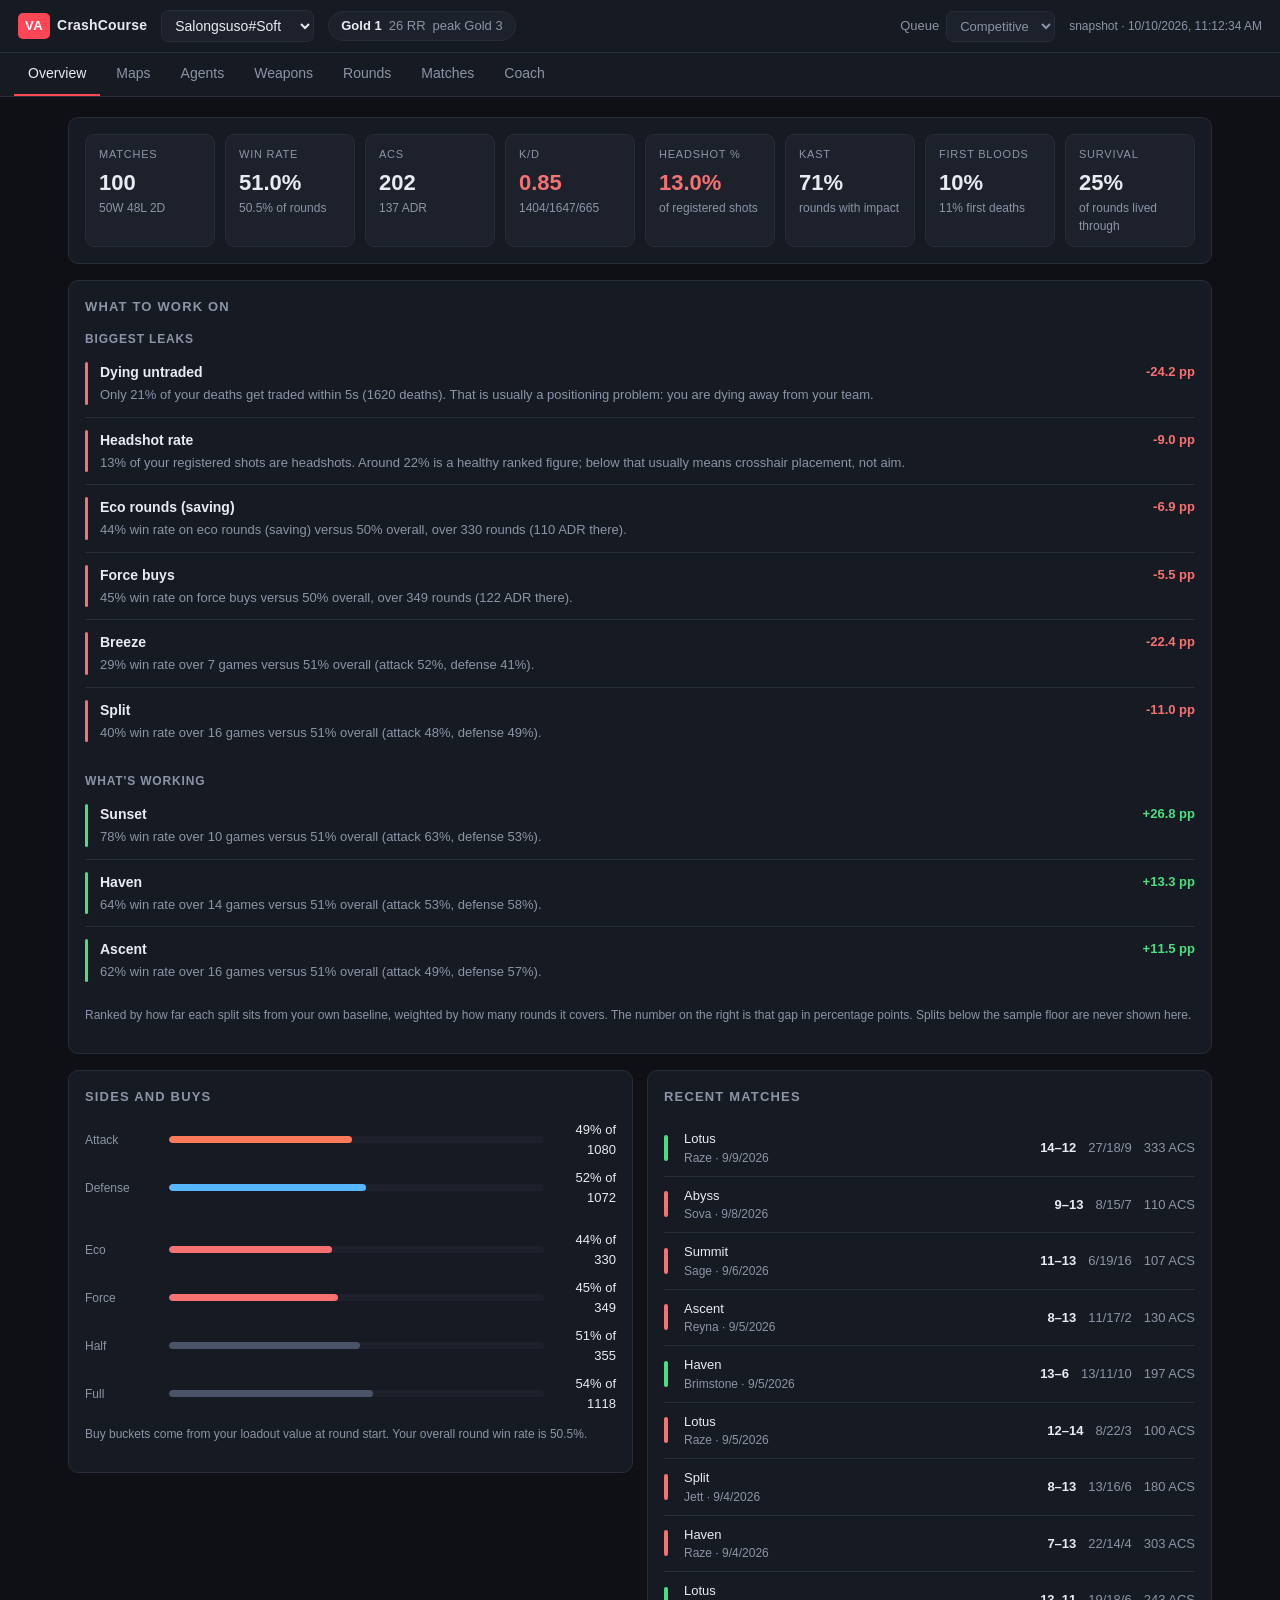
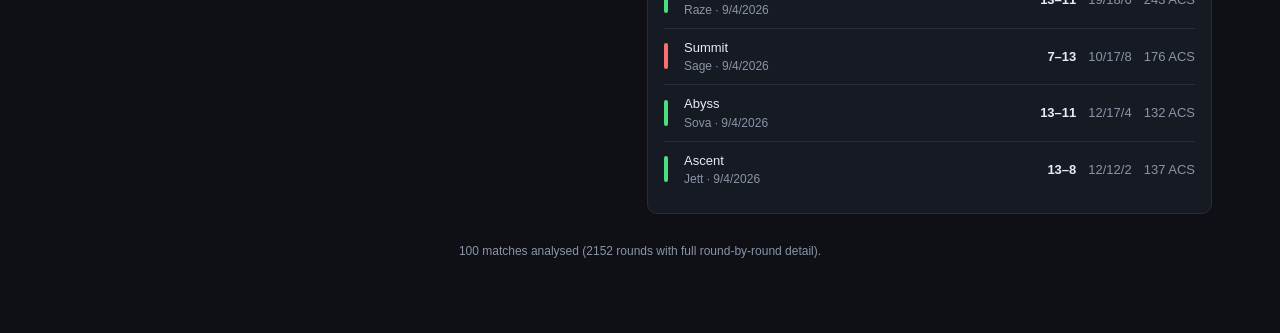
==== index.html @ 5ba0fc0c "Stats snapshot 2026-10-10T11:12Z" ====
<!doctype html>
<html lang="en">
<head>
<meta charset="utf-8">
<meta name="viewport" content="width=device-width, initial-scale=1">
<title>VACrashCourse</title>
<link rel="stylesheet" href="style.css">
<link rel="icon" href="data:image/svg+xml,<svg xmlns='http://www.w3.org/2000/svg' viewBox='0 0 32 32'><text y='26' font-size='26'>🎯</text></svg>">
</head>
<body>

<header class="topbar">
  <div class="brand">
    <span class="brand-mark">VA</span>
    <span class="brand-name">CrashCourse</span>
  </div>

  <div class="account-switcher">
    <select id="account-select" title="Switch account"></select>
    <button id="add-account" class="ghost" title="Add another account">+</button>
    <button id="remove-account" class="ghost danger" title="Forget this account">&times;</button>
  </div>

  <div id="rank-pill" class="rank-pill hidden"></div>

  <div class="spacer"></div>

  <label class="queue-filter">
    <span>Queue</span>
    <select id="queue-select">
      <option value="Competitive">Competitive</option>
      <option value="Unrated">Unrated</option>
      <option value="">All modes</option>
    </select>
  </label>

  <div class="sync-box">
    <button id="sync-button" class="primary">Sync</button>
    <button id="deep-sync-button" class="ghost" title="Walk further back through your history">Deep</button>
    <div id="sync-status" class="sync-status"></div>
  </div>
</header>

<nav class="tabs" id="tabs">
  <button data-tab="overview" class="active">Overview</button>
  <button data-tab="maps">Maps</button>
  <button data-tab="agents">Agents</button>
  <button data-tab="weapons">Weapons</button>
  <button data-tab="rounds">Rounds</button>
  <button data-tab="matches">Matches</button>
  <button data-tab="coach">Coach</button>
</nav>

<main id="main">
  <div id="banner" class="banner hidden"></div>
  <div id="view"></div>
</main>

<div id="modal" class="modal hidden">
  <div class="modal-card">
    <h2>Add an account</h2>
    <p class="muted">Riot ID, exactly as it appears in game.</p>
    <input id="modal-input" placeholder="Name#Tag" autocomplete="off">
    <div id="modal-error" class="modal-error"></div>
    <div class="modal-actions">
      <button id="modal-cancel" class="ghost">Cancel</button>
      <button id="modal-confirm" class="primary">Add</button>
    </div>
  </div>
</div>

<script src="data.js?v=1791630754"></script>
<script type="module" src="app.js"></script>
</body>
</html>
---- style.css ----
:root {
  --bg: #0e1015;
  --panel: #161a22;
  --panel-2: #1c212b;
  --line: #262c38;
  --text: #e7ecf3;
  --muted: #8b95a7;
  --accent: #ff4655;
  --good: #4ade80;
  --bad: #f87171;
  --warn: #fbbf24;
  --attack: #ff7a59;
  --defense: #56b6ff;
  --radius: 10px;
  --mono: ui-monospace, SFMono-Regular, "SF Mono", Menlo, Consolas, monospace;
}

* { box-sizing: border-box; }

body {
  margin: 0;
  background: var(--bg);
  color: var(--text);
  font: 14px/1.5 -apple-system, BlinkMacSystemFont, "Segoe UI", Roboto, Helvetica, Arial, sans-serif;
  -webkit-font-smoothing: antialiased;
}

button, input, select { font: inherit; color: inherit; }
h1, h2, h3 { margin: 0; font-weight: 600; }
a { color: var(--defense); }

/* ---------------------------------------------------------------- topbar */

.topbar {
  display: flex;
  align-items: center;
  gap: 14px;
  padding: 10px 18px;
  background: var(--panel);
  border-bottom: 1px solid var(--line);
  flex-wrap: wrap;
}

.brand { display: flex; align-items: baseline; gap: 7px; }
.brand-mark {
  background: var(--accent);
  color: #fff;
  font-weight: 700;
  letter-spacing: .5px;
  padding: 3px 7px;
  border-radius: 5px;
  font-size: 13px;
}
.brand-name { font-weight: 600; letter-spacing: .2px; }

.spacer { flex: 1; }

.account-switcher { display: flex; align-items: center; gap: 4px; }

select, input {
  background: var(--panel-2);
  border: 1px solid var(--line);
  border-radius: 7px;
  padding: 6px 9px;
  outline: none;
}
select:focus, input:focus { border-color: #3b4351; }

button {
  border: 1px solid transparent;
  border-radius: 7px;
  padding: 6px 12px;
  cursor: pointer;
  background: var(--panel-2);
  transition: background .12s, border-color .12s, opacity .12s;
}
button:hover { background: #232a36; }
button:disabled { opacity: .45; cursor: default; }
button.primary { background: var(--accent); border-color: var(--accent); color: #fff; font-weight: 600; }
button.primary:hover { background: #ff5c69; }
button.ghost { background: transparent; border-color: var(--line); color: var(--muted); }
button.ghost:hover { background: var(--panel-2); color: var(--text); }
button.danger:hover { color: var(--bad); border-color: var(--bad); }

.queue-filter { display: flex; align-items: center; gap: 7px; color: var(--muted); font-size: 13px; }

.sync-box { display: flex; align-items: center; gap: 7px; }
.sync-status { font-size: 12px; color: var(--muted); min-width: 150px; font-variant-numeric: tabular-nums; }
.sync-status.error { color: var(--bad); }

.rank-pill {
  display: flex; align-items: center; gap: 7px;
  background: var(--panel-2);
  border: 1px solid var(--line);
  border-radius: 999px;
  padding: 4px 12px;
  font-size: 13px;
}
.rank-pill b { font-weight: 600; }
.rank-pill .rr { color: var(--muted); font-variant-numeric: tabular-nums; }

/* ---------------------------------------------------------------- tabs */

.tabs {
  display: flex;
  gap: 2px;
  padding: 0 14px;
  background: var(--panel);
  border-bottom: 1px solid var(--line);
  overflow-x: auto;
}
.tabs button {
  background: none;
  border: none;
  border-bottom: 2px solid transparent;
  border-radius: 0;
  color: var(--muted);
  padding: 10px 14px;
  white-space: nowrap;
}
.tabs button:hover { color: var(--text); background: none; }
.tabs button.active { color: var(--text); border-bottom-color: var(--accent); }

main { max-width: 1180px; margin: 0 auto; padding: 20px 18px 60px; }

/* ---------------------------------------------------------------- panels */

.banner {
  background: rgba(251, 191, 36, .09);
  border: 1px solid rgba(251, 191, 36, .3);
  color: #f5d78a;
  border-radius: var(--radius);
  padding: 11px 14px;
  margin-bottom: 16px;
  font-size: 13px;
}
.banner.error { background: rgba(248,113,113,.09); border-color: rgba(248,113,113,.35); color: #fca5a5; }

.panel {
  background: var(--panel);
  border: 1px solid var(--line);
  border-radius: var(--radius);
  padding: 16px;
  margin-bottom: 16px;
}
.panel > h2 {
  font-size: 13px;
  text-transform: uppercase;
  letter-spacing: .09em;
  color: var(--muted);
  margin-bottom: 14px;
}
.panel-note { font-size: 12px; color: var(--muted); margin-top: 12px; line-height: 1.6; }

.grid { display: grid; gap: 14px; }
.cols-2 { grid-template-columns: repeat(auto-fit, minmax(320px, 1fr)); align-items: start; }

/* ---------------------------------------------------------------- stat tiles */

.tiles {
  display: grid;
  grid-template-columns: repeat(auto-fit, minmax(118px, 1fr));
  gap: 10px;
}
.tile {
  background: var(--panel-2);
  border: 1px solid var(--line);
  border-radius: 9px;
  padding: 11px 13px;
}
.tile .label {
  font-size: 11px;
  text-transform: uppercase;
  letter-spacing: .07em;
  color: var(--muted);
}
.tile .value {
  font-size: 22px;
  font-weight: 600;
  font-variant-numeric: tabular-nums;
  margin-top: 3px;
}
.tile .sub { font-size: 12px; color: var(--muted); font-variant-numeric: tabular-nums; }
.value.good { color: var(--good); }
.value.bad { color: var(--bad); }

/* ---------------------------------------------------------------- tables */

table { width: 100%; border-collapse: collapse; font-variant-numeric: tabular-nums; }
th, td { text-align: right; padding: 7px 9px; border-bottom: 1px solid var(--line); }
th:first-child, td:first-child { text-align: left; }
th {
  font-size: 11px;
  text-transform: uppercase;
  letter-spacing: .06em;
  color: var(--muted);
  font-weight: 500;
  white-space: nowrap;
}
tbody tr:last-child td { border-bottom: none; }
tbody tr:hover { background: rgba(255,255,255,.02); }
.table-scroll { overflow-x: auto; }

.name-cell { display: flex; align-items: center; gap: 9px; }
.icon {
  width: 26px; height: 26px;
  border-radius: 5px;
  background: var(--panel-2);
  object-fit: cover;
  flex-shrink: 0;
}

.badge {
  display: inline-block;
  font-size: 10px;
  text-transform: uppercase;
  letter-spacing: .05em;
  padding: 2px 6px;
  border-radius: 4px;
  background: var(--panel-2);
  color: var(--muted);
  border: 1px solid var(--line);
  margin-left: 7px;
  vertical-align: middle;
}
.badge.thin { color: var(--warn); border-color: rgba(251,191,36,.35); }
.badge.solid { color: var(--good); border-color: rgba(74,222,128,.3); }

/* ---------------------------------------------------------------- bars */

.bar-track {
  position: relative;
  height: 7px;
  background: var(--panel-2);
  border-radius: 4px;
  overflow: hidden;
  min-width: 70px;
}
.bar-fill { position: absolute; inset: 0 auto 0 0; border-radius: 4px; background: #4a5468; }
.bar-fill.good { background: var(--good); }
.bar-fill.bad { background: var(--bad); }
.bar-fill.attack { background: var(--attack); }
.bar-fill.defense { background: var(--defense); }

.split-row { display: grid; grid-template-columns: 74px 1fr 62px; gap: 10px; align-items: center; margin-bottom: 9px; }
.split-row .side-label { font-size: 12px; color: var(--muted); }
.split-row .side-value { font-size: 13px; text-align: right; font-variant-numeric: tabular-nums; }

/* ---------------------------------------------------------------- round chart */

.round-chart-frame { position: relative; }
.round-baseline {
  position: absolute;
  left: 0; right: 0;
  /* 50% of the 130px plot area, measured up from the labels below it */
  bottom: 95px;
  border-top: 1px dashed #39414f;
  pointer-events: none;
}
.round-chart { display: flex; align-items: stretch; gap: 3px; height: 160px; margin-top: 6px; }
.round-col { flex: 1; display: flex; flex-direction: column; justify-content: flex-end; align-items: center; gap: 5px; min-width: 0; }
.round-bar-wrap { width: 100%; height: 130px; display: flex; align-items: flex-end; }
.round-bar { width: 100%; border-radius: 3px 3px 0 0; background: var(--defense); min-height: 2px; }
.round-bar.pistol { background: var(--accent); }
.round-bar.bonus { background: var(--warn); }
.round-bar.overtime { background: #a78bfa; }
.round-num { font-size: 10px; color: var(--muted); }
.legend { display: flex; gap: 14px; flex-wrap: wrap; font-size: 12px; color: var(--muted); margin-top: 10px; }
.legend span { display: flex; align-items: center; gap: 5px; }
.swatch { width: 9px; height: 9px; border-radius: 2px; display: inline-block; }

/* ---------------------------------------------------------------- heatmap */

.heatmap { overflow-x: auto; }
.heatmap table { min-width: 620px; }
.heat-cell {
  border-radius: 5px;
  padding: 5px 7px;
  font-size: 12px;
  text-align: center;
  min-width: 60px;
  font-variant-numeric: tabular-nums;
}
.heat-cell .games { font-size: 10px; opacity: .65; display: block; }
.heat-empty { color: #3d4453; text-align: center; }

/* ---------------------------------------------------------------- insights */

.insight-group + .insight-group { margin-top: 18px; }
.insight-group > h3 {
  font-size: 12px;
  text-transform: uppercase;
  letter-spacing: .07em;
  color: var(--muted);
  margin-bottom: 2px;
}
.insight {
  display: flex;
  gap: 12px;
  align-items: flex-start;
  padding: 12px 0;
  border-bottom: 1px solid var(--line);
}
.insight:last-child { border-bottom: none; }
.insight-marker { width: 3px; align-self: stretch; border-radius: 2px; background: var(--bad); flex-shrink: 0; }
.insight.strength .insight-marker { background: var(--good); }
.insight-body { flex: 1; min-width: 0; }
.insight-title { font-weight: 600; margin-bottom: 2px; }
.insight-detail { color: var(--muted); font-size: 13px; }
.insight-delta {
  font-variant-numeric: tabular-nums;
  font-size: 13px;
  font-weight: 600;
  white-space: nowrap;
  color: var(--bad);
}
.insight.strength .insight-delta { color: var(--good); }
.ask-button {
  font-size: 12px;
  padding: 4px 9px;
  border: 1px solid var(--line);
  background: transparent;
  color: var(--muted);
  white-space: nowrap;
}
.ask-button:hover { color: var(--text); border-color: #3b4351; }

/* ---------------------------------------------------------------- matches */

.match-row {
  display: grid;
  grid-template-columns: 8px 1fr auto auto auto;
  gap: 12px;
  align-items: center;
  padding: 9px 0;
  border-bottom: 1px solid var(--line);
  font-size: 13px;
}
.match-row:last-child { border-bottom: none; }
.match-flag { width: 4px; height: 26px; border-radius: 2px; background: var(--bad); }
.match-row.won .match-flag { background: var(--good); }
.match-row.draw .match-flag { background: var(--muted); }
.match-meta { color: var(--muted); font-size: 12px; }
.match-score { font-variant-numeric: tabular-nums; font-weight: 600; }
.match-kda { font-variant-numeric: tabular-nums; color: var(--muted); }

/* ---------------------------------------------------------------- matches tab */

.match { border-bottom: 1px solid var(--line); }
.match:last-of-type { border-bottom: none; }
.match > summary {
  display: grid;
  grid-template-columns: 8px 1fr auto auto auto;
  gap: 12px;
  align-items: center;
  padding: 9px 0;
  font-size: 13px;
  cursor: pointer;
  list-style: none;
}
.match > summary::-webkit-details-marker { display: none; }
.match > summary:hover { background: rgba(255,255,255,.02); }
.match > summary .match-flag { background: var(--bad); }
.match > summary.won .match-flag { background: var(--good); }
.match > summary.draw .match-flag { background: var(--muted); }

.match-teams {
  display: grid;
  grid-template-columns: repeat(auto-fit, minmax(300px, 1fr));
  gap: 14px;
  padding: 6px 0 14px;
}
.team h4 {
  font-size: 11px;
  text-transform: uppercase;
  letter-spacing: .07em;
  color: var(--muted);
  font-weight: 500;
  margin-bottom: 7px;
}
.team-row {
  display: grid;
  grid-template-columns: 26px 1fr auto auto 42px;
  gap: 9px;
  align-items: center;
  padding: 4px 6px;
  border-radius: 6px;
  font-size: 13px;
}
.team-row.is-me { background: rgba(255,70,85,.1); }
.team-name { display: flex; align-items: baseline; gap: 4px; min-width: 0; }
.team-name > span:first-child { overflow: hidden; text-overflow: ellipsis; white-space: nowrap; }
.team-tier { font-size: 11px; white-space: nowrap; }
.team-kda, .team-acs { font-variant-numeric: tabular-nums; white-space: nowrap; }
.team-acs { text-align: right; }

/* ---------------------------------------------------------------- coach */

.chat { display: flex; flex-direction: column; height: calc(100vh - 230px); min-height: 400px; }
.chat-log { flex: 1; overflow-y: auto; padding-right: 6px; }
.msg { margin-bottom: 14px; max-width: 780px; }
.msg .who {
  font-size: 11px;
  text-transform: uppercase;
  letter-spacing: .07em;
  color: var(--muted);
  margin-bottom: 4px;
}
.msg .bubble {
  background: var(--panel-2);
  border: 1px solid var(--line);
  border-radius: 9px;
  padding: 11px 13px;
  white-space: pre-wrap;
  word-wrap: break-word;
}
.msg.user .bubble { background: rgba(255,70,85,.09); border-color: rgba(255,70,85,.25); }
.msg .bubble strong { color: #fff; }
.msg .bubble .md-head { display: block; font-weight: 600; color: #fff; margin-top: 4px; }
.msg .bubble code { font-family: var(--mono); font-size: 12.5px; background: rgba(255,255,255,.06); padding: 1px 4px; border-radius: 3px; }
.chat-form { display: flex; gap: 9px; margin-top: 12px; }
.chat-form textarea {
  flex: 1;
  resize: none;
  background: var(--panel-2);
  border: 1px solid var(--line);
  border-radius: 8px;
  padding: 9px 11px;
  min-height: 44px;
  max-height: 150px;
  font: inherit;
  color: inherit;
  outline: none;
}
.chat-form textarea:focus { border-color: #3b4351; }
.chat-controls { display: flex; align-items: center; gap: 10px; margin-bottom: 12px; flex-wrap: wrap; }
.suggestions { display: flex; flex-wrap: wrap; gap: 7px; margin-bottom: 12px; }
.suggestions button { font-size: 12px; padding: 5px 10px; border: 1px solid var(--line); background: transparent; color: var(--muted); }
.suggestions button:hover { color: var(--text); border-color: #3b4351; }
.typing { color: var(--muted); font-size: 13px; }

/* ---------------------------------------------------------------- misc */

.muted { color: var(--muted); }
.hidden { display: none !important; }
.empty {
  text-align: center;
  padding: 60px 20px;
  color: var(--muted);
}
.empty h2 { color: var(--text); margin-bottom: 10px; }
.empty p { max-width: 520px; margin: 0 auto 8px; }
.empty code {
  font-family: var(--mono);
  background: var(--panel-2);
  padding: 2px 6px;
  border-radius: 4px;
  font-size: 12.5px;
}

.pick-tile .sub { display: flex; align-items: center; gap: 6px; flex-wrap: wrap; }
.pick-tile .badge { margin-left: 0; }

.modal {
  position: fixed; inset: 0;
  background: rgba(0,0,0,.6);
  display: flex; align-items: center; justify-content: center;
  z-index: 50;
}
.modal-card {
  background: var(--panel);
  border: 1px solid var(--line);
  border-radius: var(--radius);
  padding: 20px;
  width: min(420px, calc(100vw - 40px));
}
.modal-card h2 { font-size: 16px; margin-bottom: 6px; }
.modal-card input { width: 100%; margin-top: 12px; }
.modal-error { color: var(--bad); font-size: 13px; min-height: 20px; margin-top: 8px; }
.modal-actions { display: flex; justify-content: flex-end; gap: 9px; margin-top: 6px; }

.spin {
  display: inline-block;
  width: 11px; height: 11px;
  border: 2px solid var(--line);
  border-top-color: var(--accent);
  border-radius: 50%;
  animation: spin .7s linear infinite;
  vertical-align: -1px;
  margin-right: 6px;
}
@keyframes spin { to { transform: rotate(360deg); } }

@media (max-width: 700px) {
  .topbar { gap: 9px; }
  .sync-status { min-width: 0; }
  main { padding: 14px 12px 40px; }
}
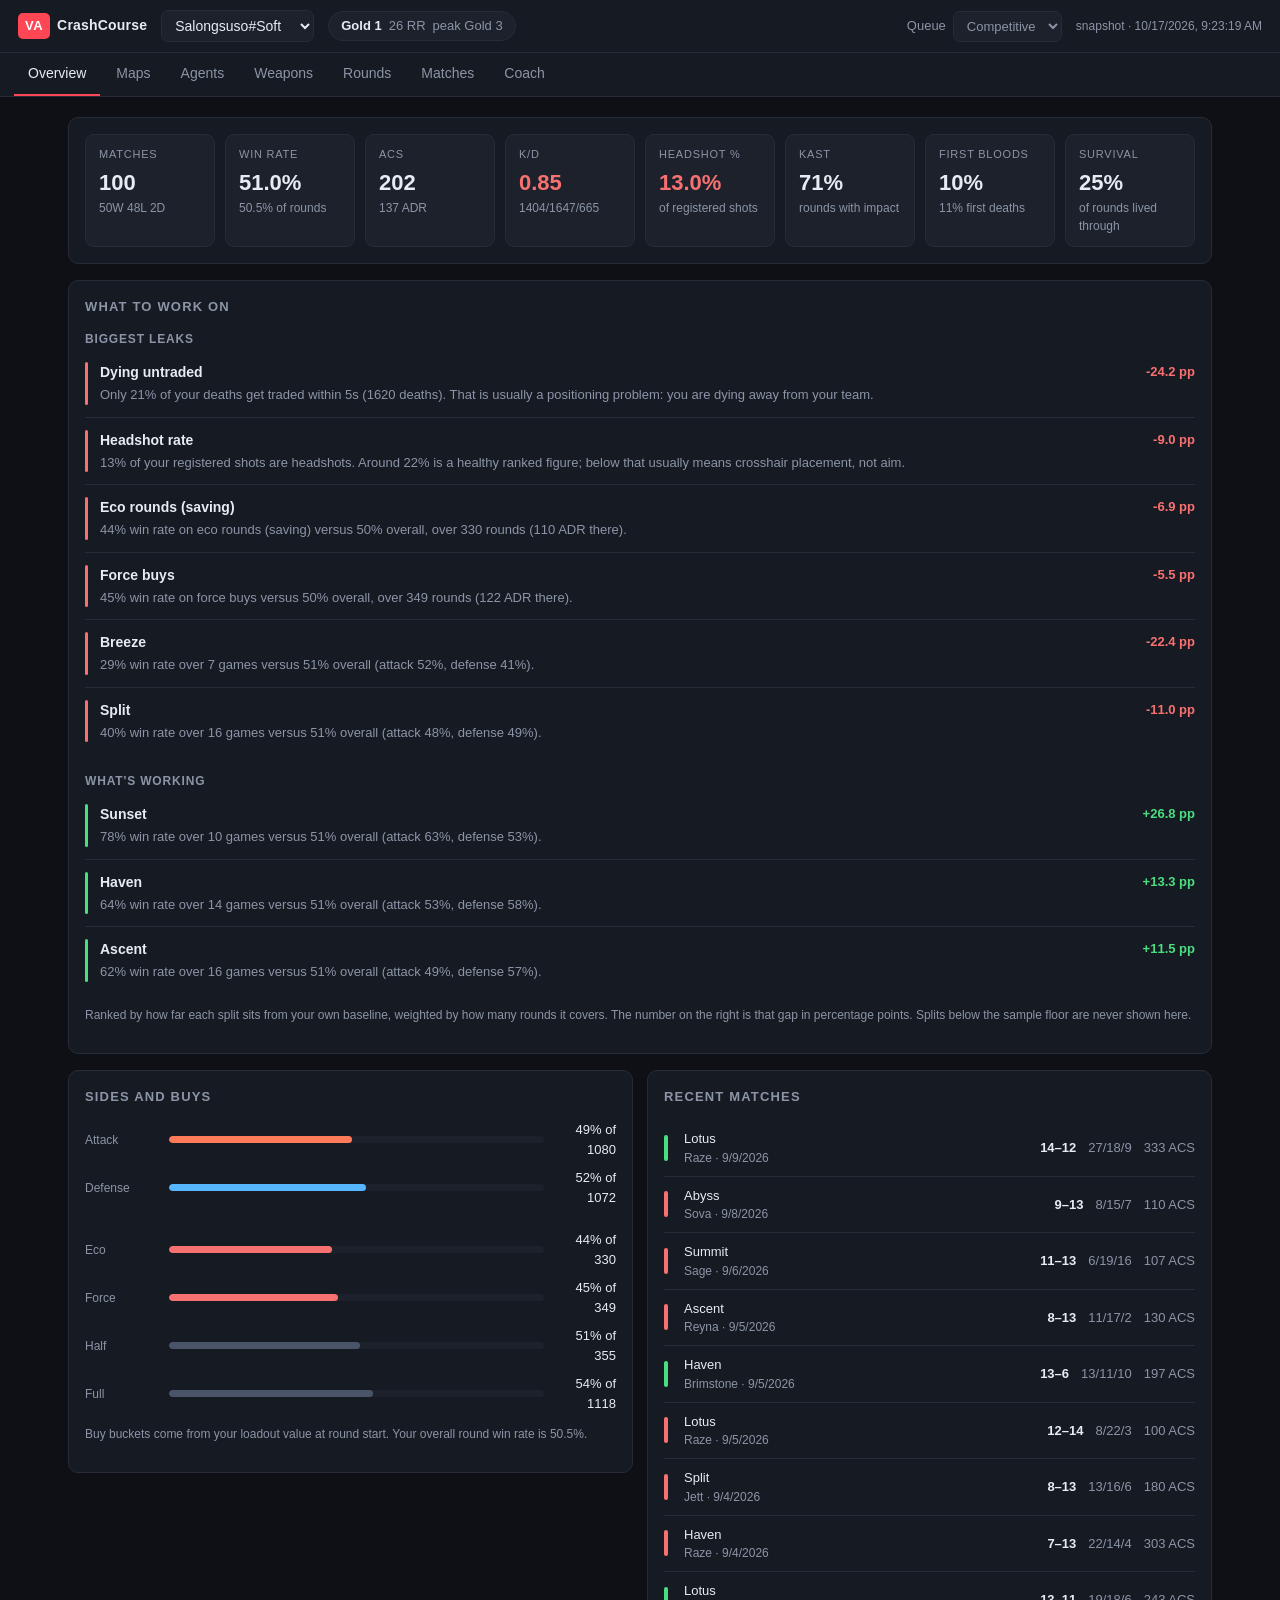
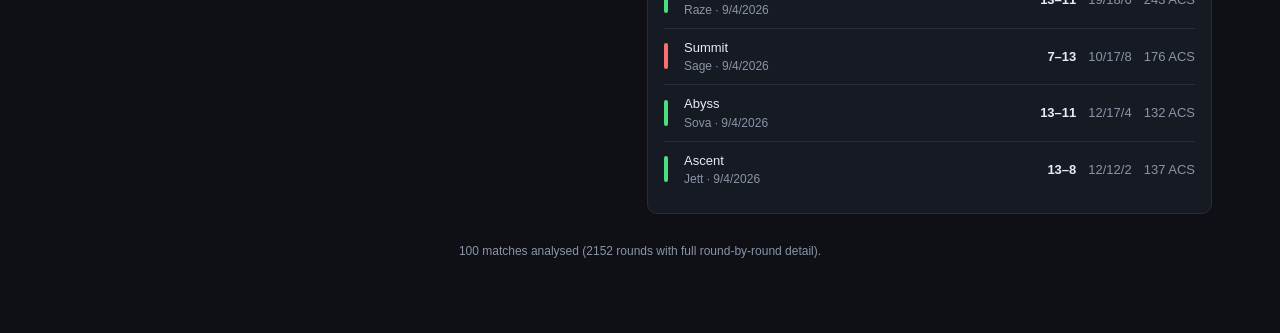
==== commit b8170627: "Stats snapshot 2026-10-17T09:23Z" ====
--- a/index.html
+++ b/index.html
@@ -69,7 +69,7 @@
   </div>
 </div>
 
-<script src="data.js?v=1791630754"></script>
+<script src="data.js?v=1792228999"></script>
 <script type="module" src="app.js"></script>
 </body>
 </html>
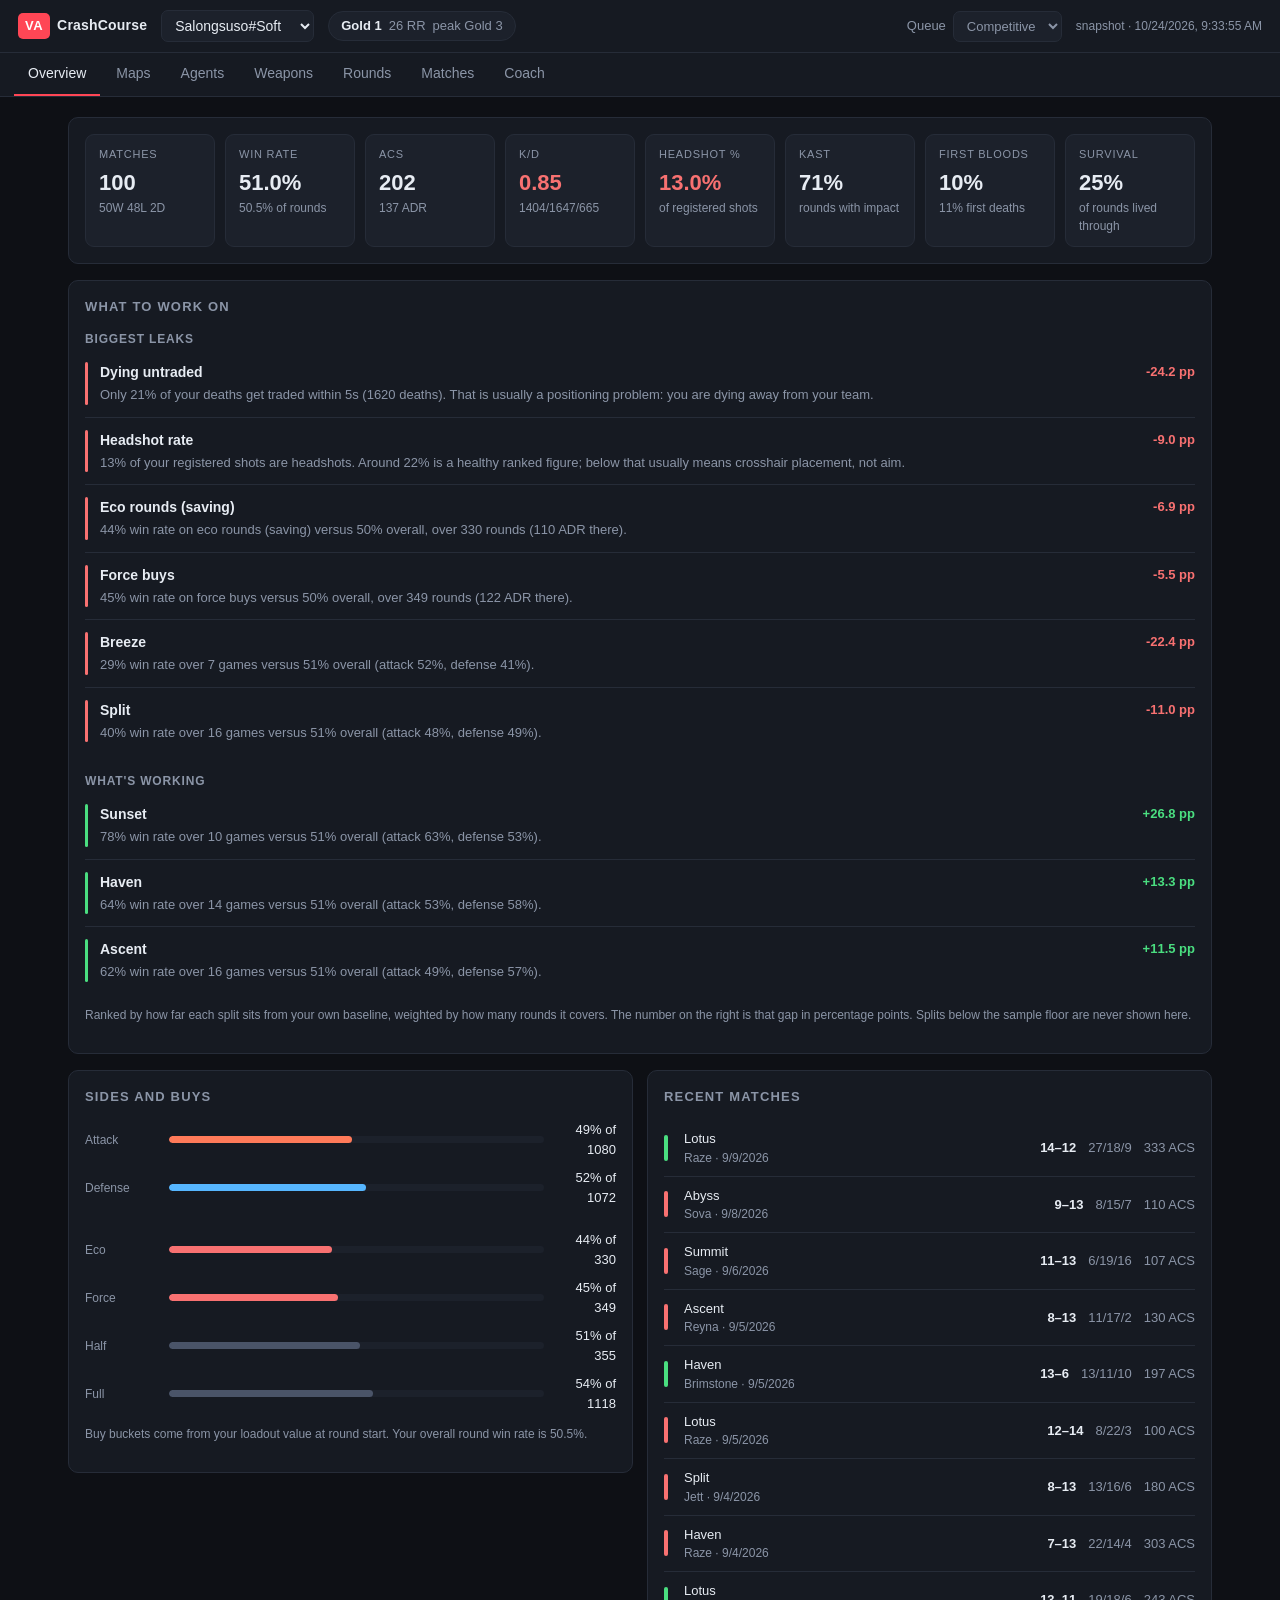
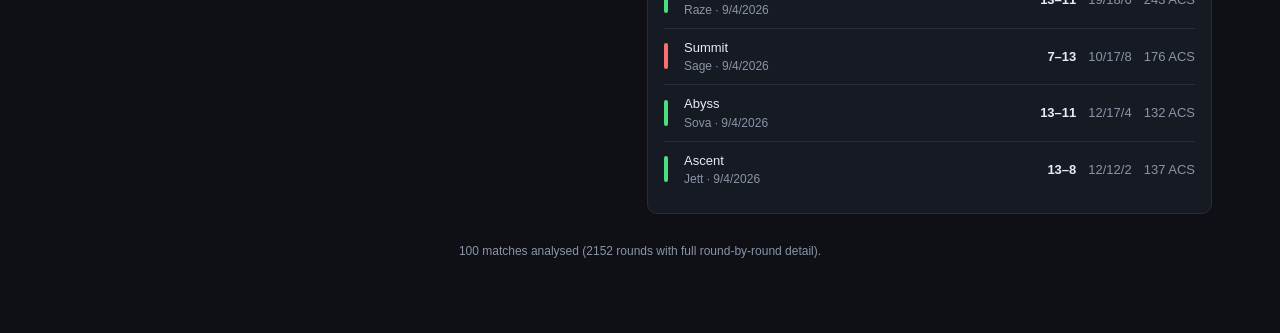
==== commit 9e05b1f8: "Stats snapshot 2026-10-24T09:33Z" ====
--- a/index.html
+++ b/index.html
@@ -69,7 +69,7 @@
   </div>
 </div>
 
-<script src="data.js?v=1792228999"></script>
+<script src="data.js?v=1792834435"></script>
 <script type="module" src="app.js"></script>
 </body>
 </html>
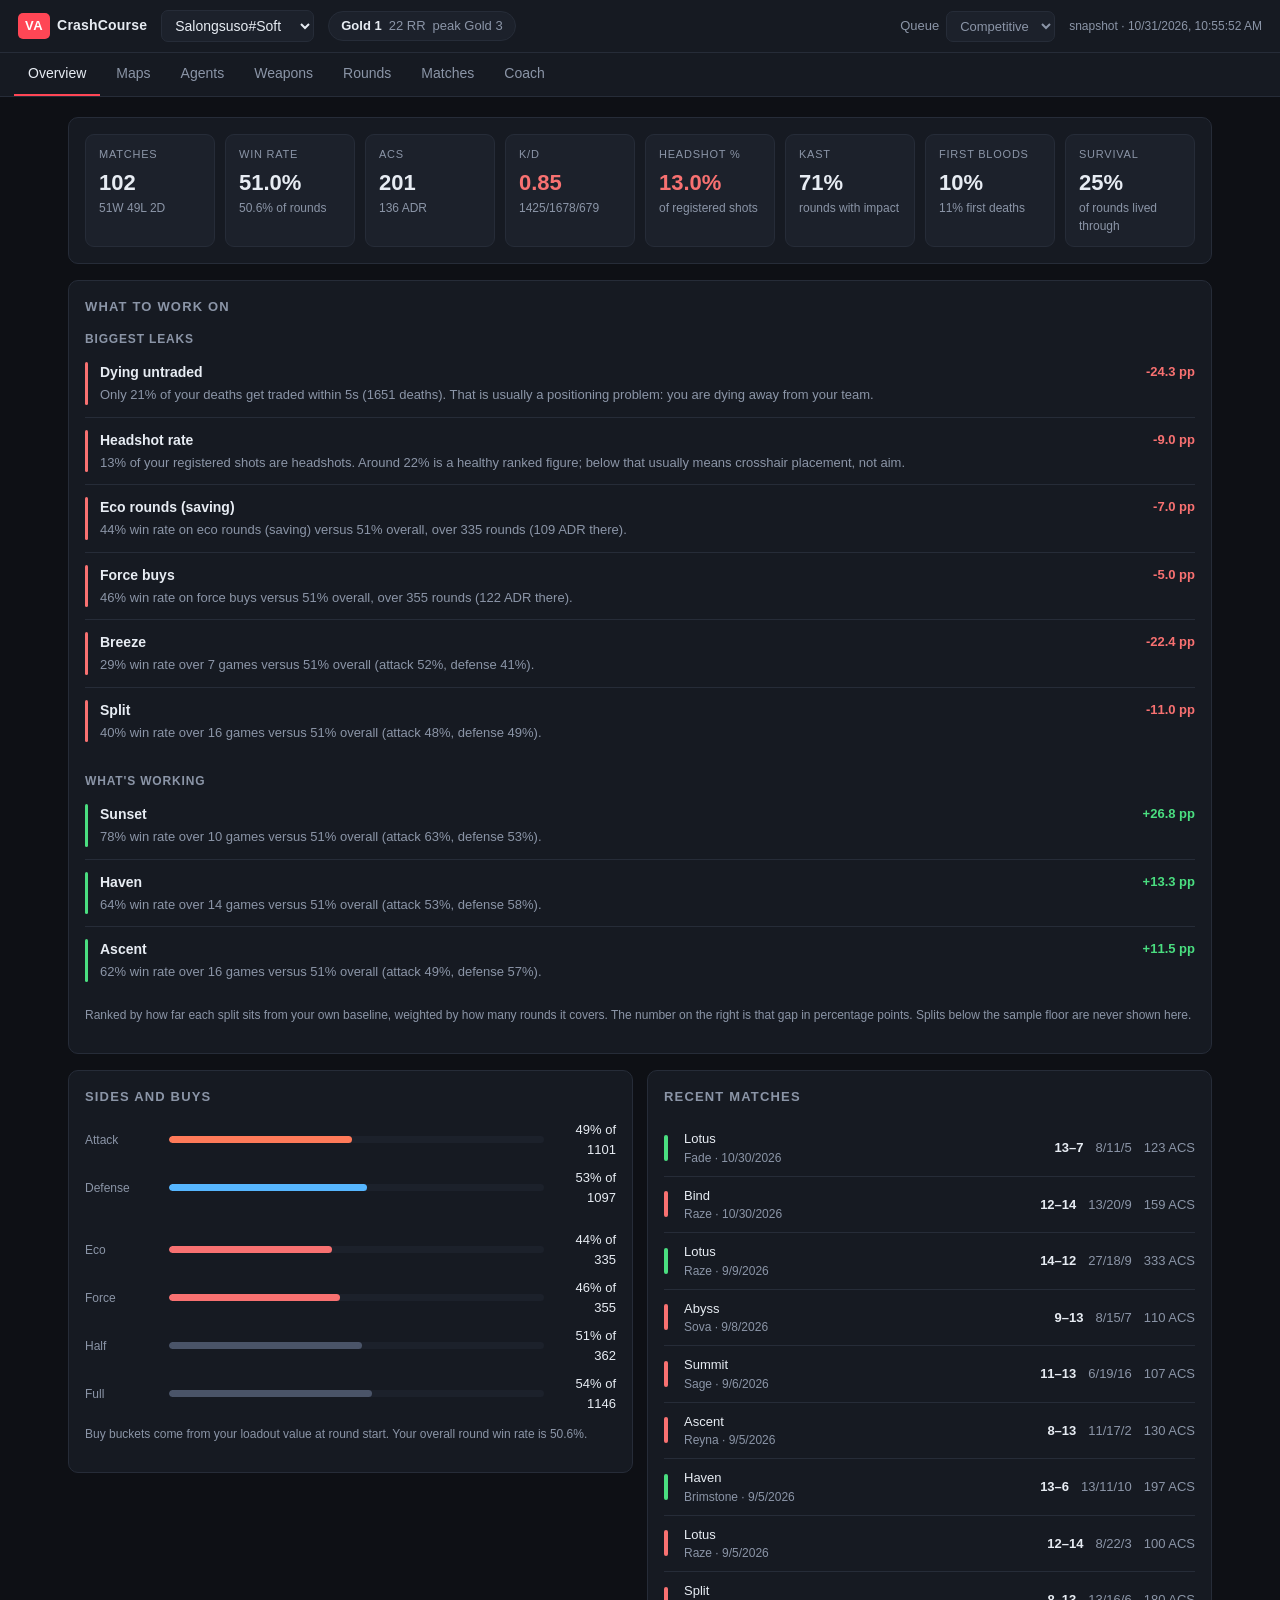
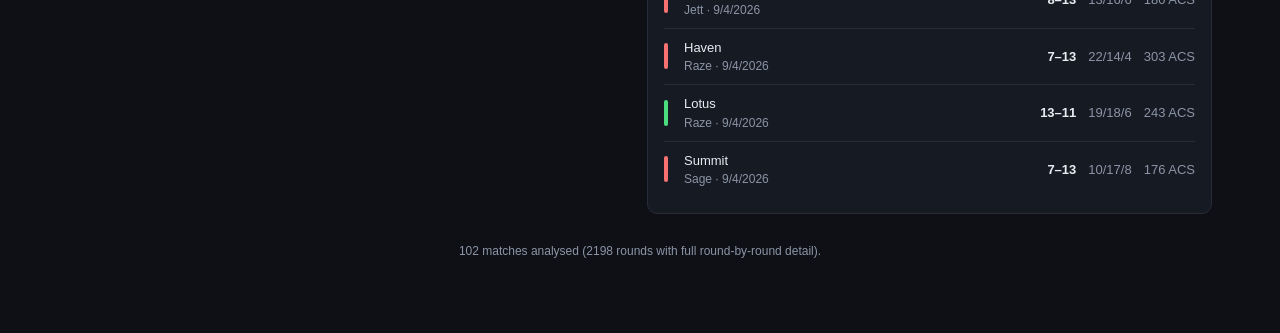
==== commit d70ad166: "Stats snapshot 2026-10-31T10:55Z" ====
--- a/index.html
+++ b/index.html
@@ -69,7 +69,7 @@
   </div>
 </div>
 
-<script src="data.js?v=1792834435"></script>
+<script src="data.js?v=1793444152"></script>
 <script type="module" src="app.js"></script>
 </body>
 </html>
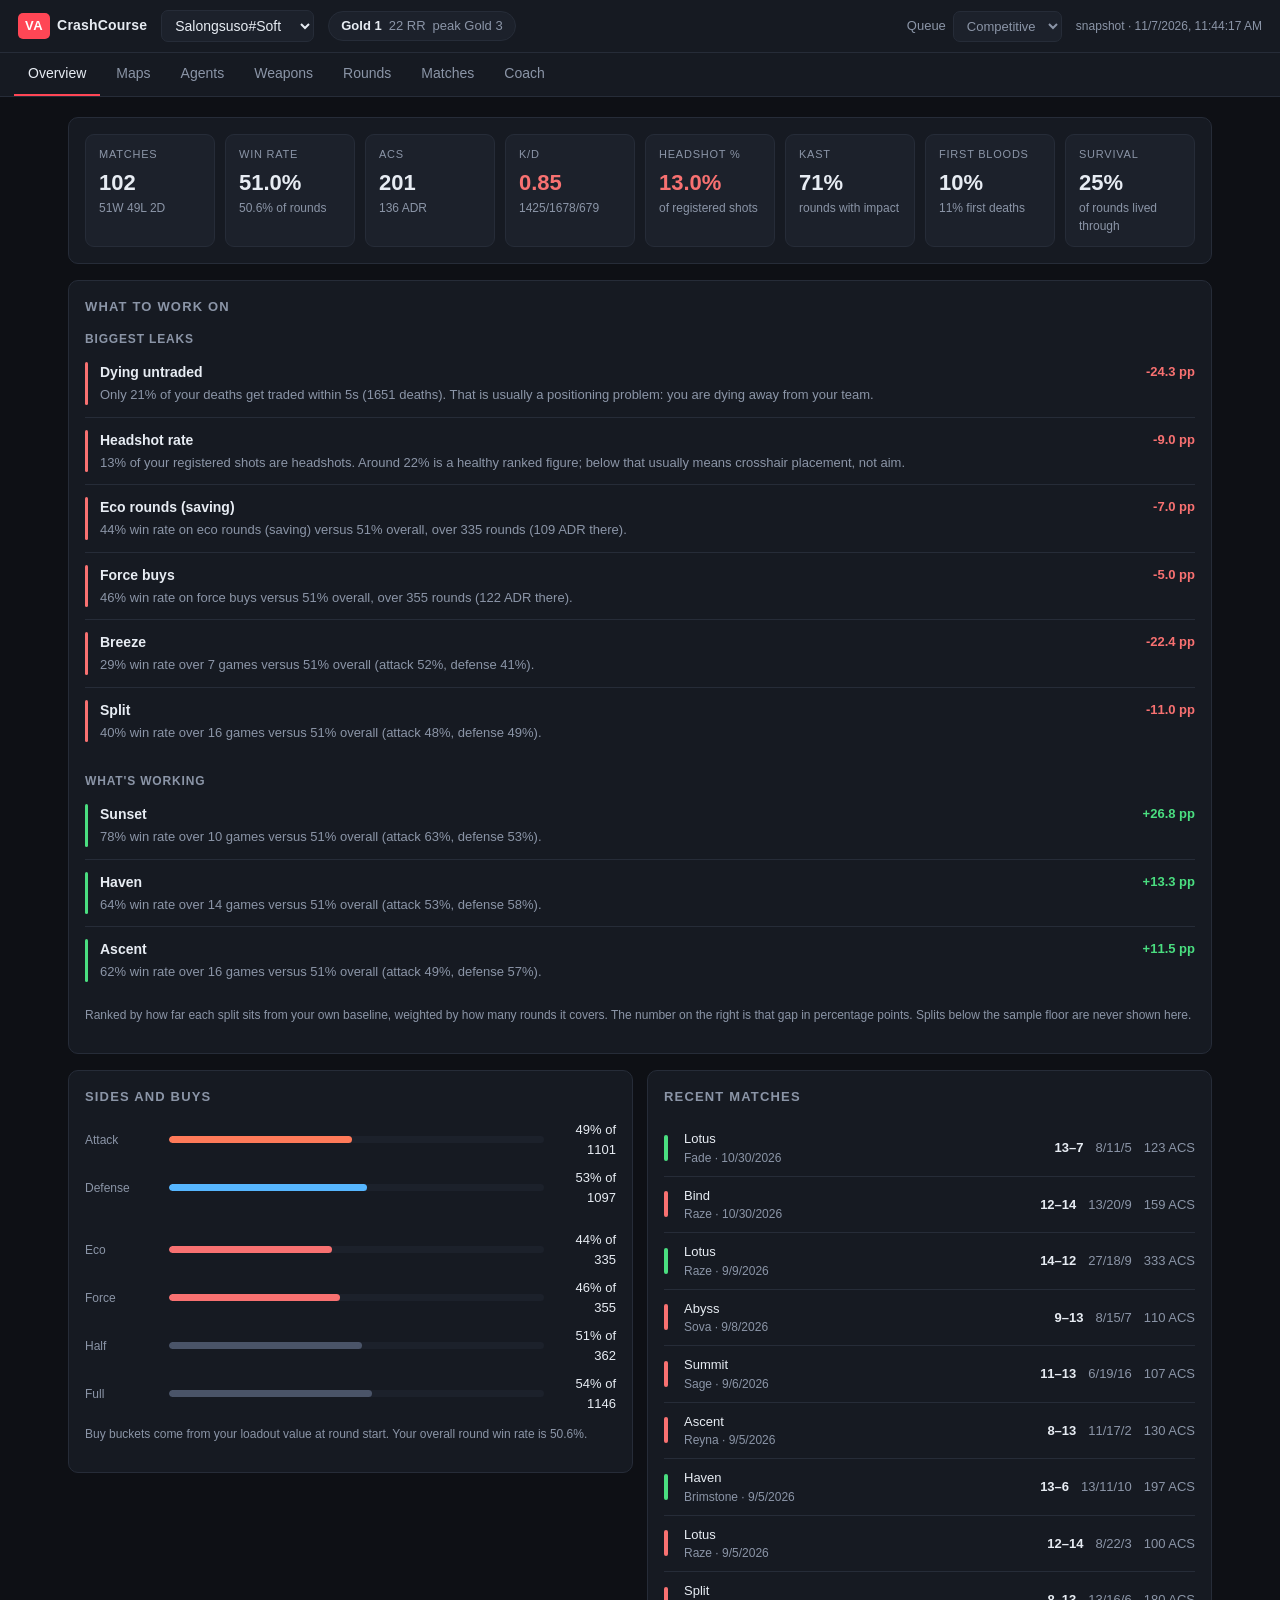
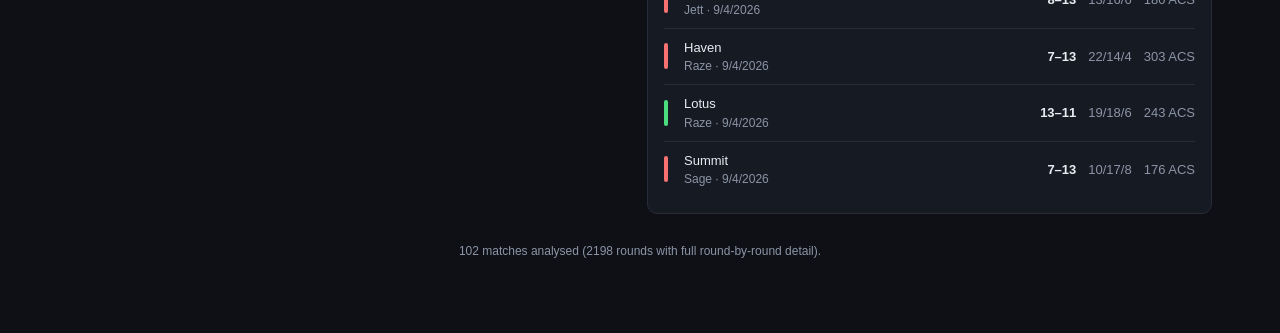
==== commit 50f0b9a7: "Stats snapshot 2026-11-07T11:44Z" ====
--- a/index.html
+++ b/index.html
@@ -69,7 +69,7 @@
   </div>
 </div>
 
-<script src="data.js?v=1793444152"></script>
+<script src="data.js?v=1794051857"></script>
 <script type="module" src="app.js"></script>
 </body>
 </html>
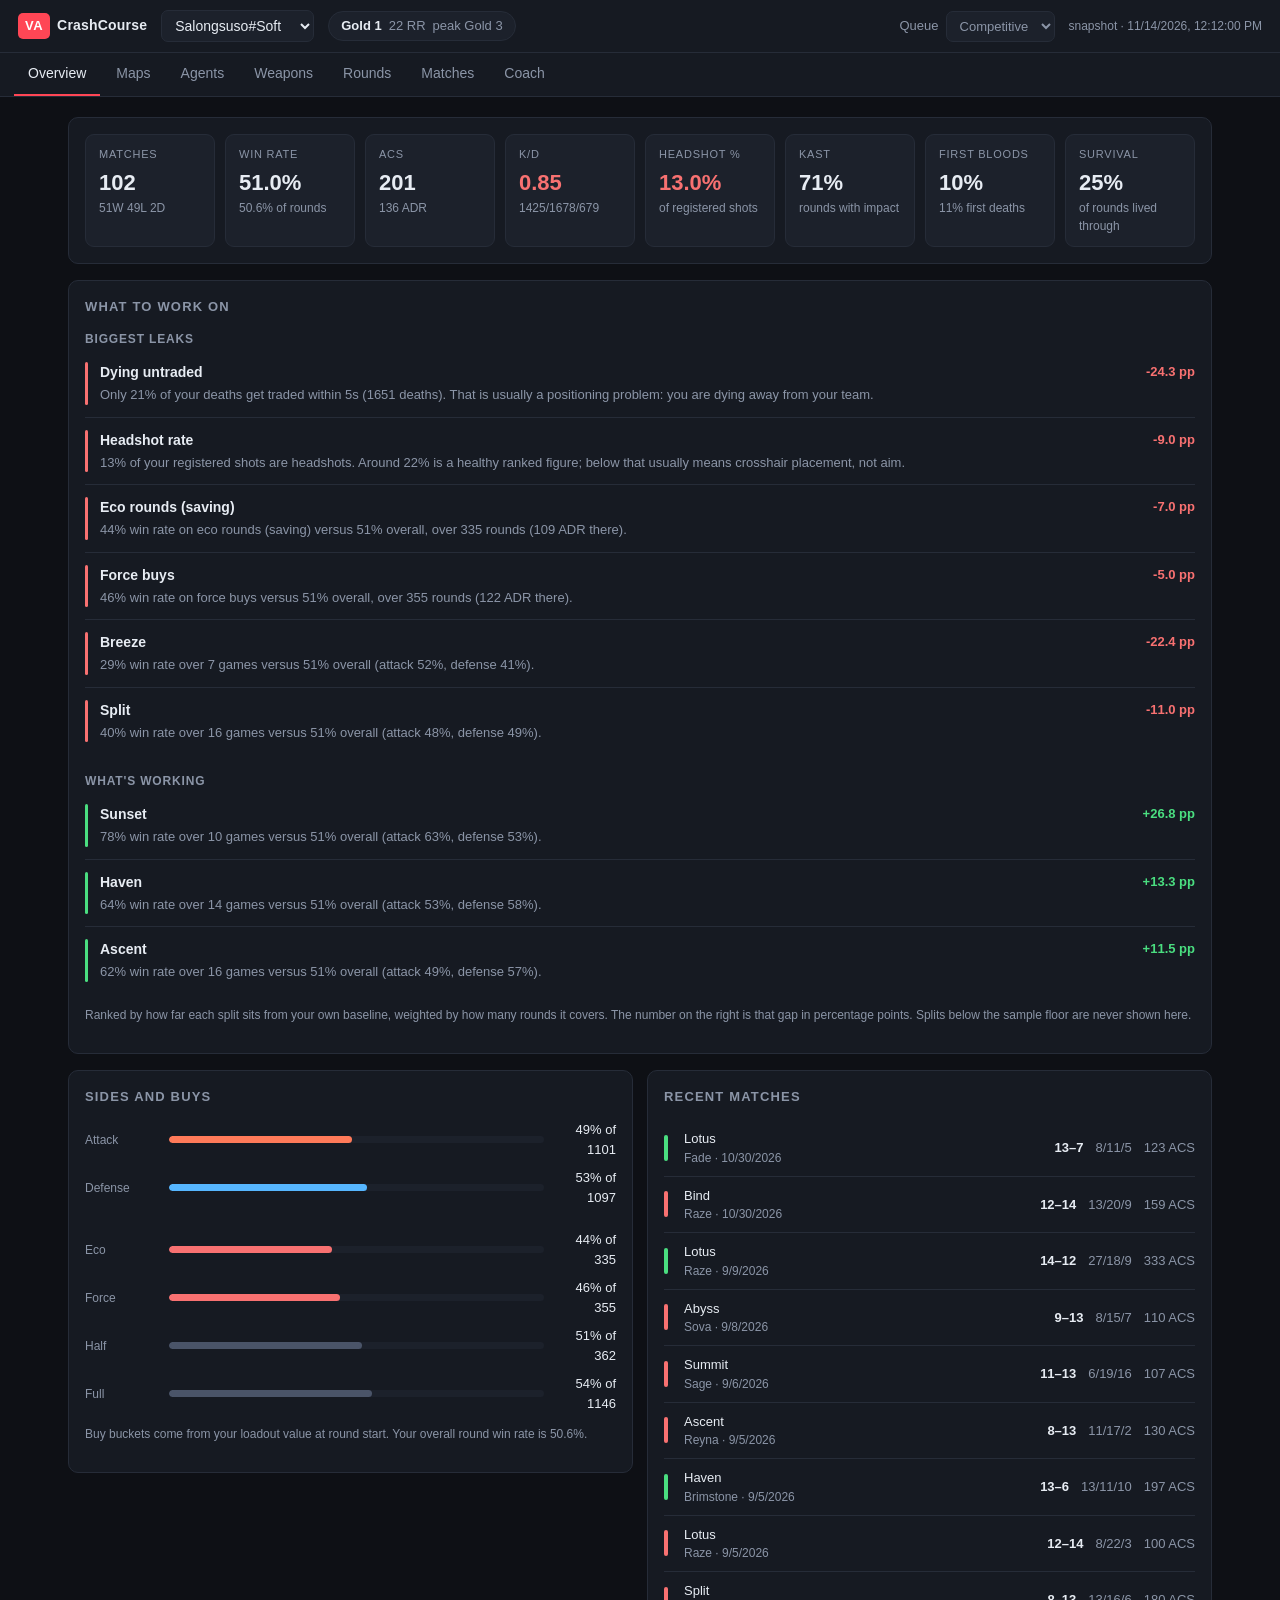
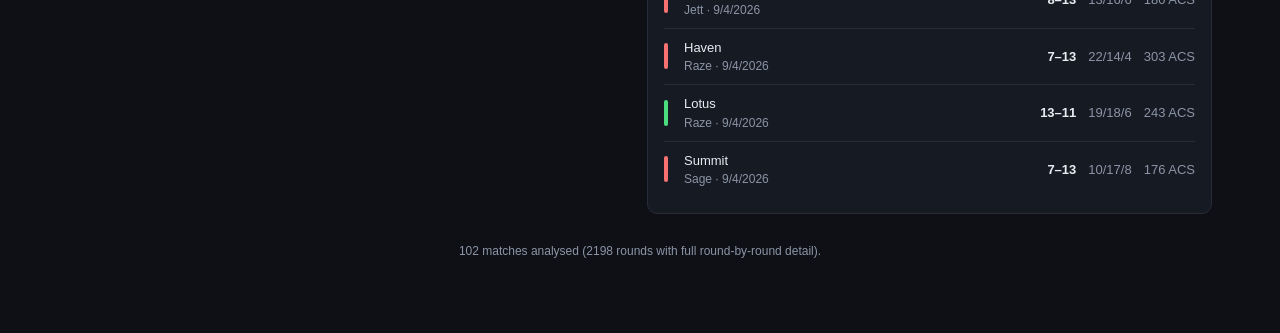
==== commit 13097c02: "Stats snapshot 2026-11-14T12:12Z" ====
--- a/index.html
+++ b/index.html
@@ -69,7 +69,7 @@
   </div>
 </div>
 
-<script src="data.js?v=1794051857"></script>
+<script src="data.js?v=1794658320"></script>
 <script type="module" src="app.js"></script>
 </body>
 </html>
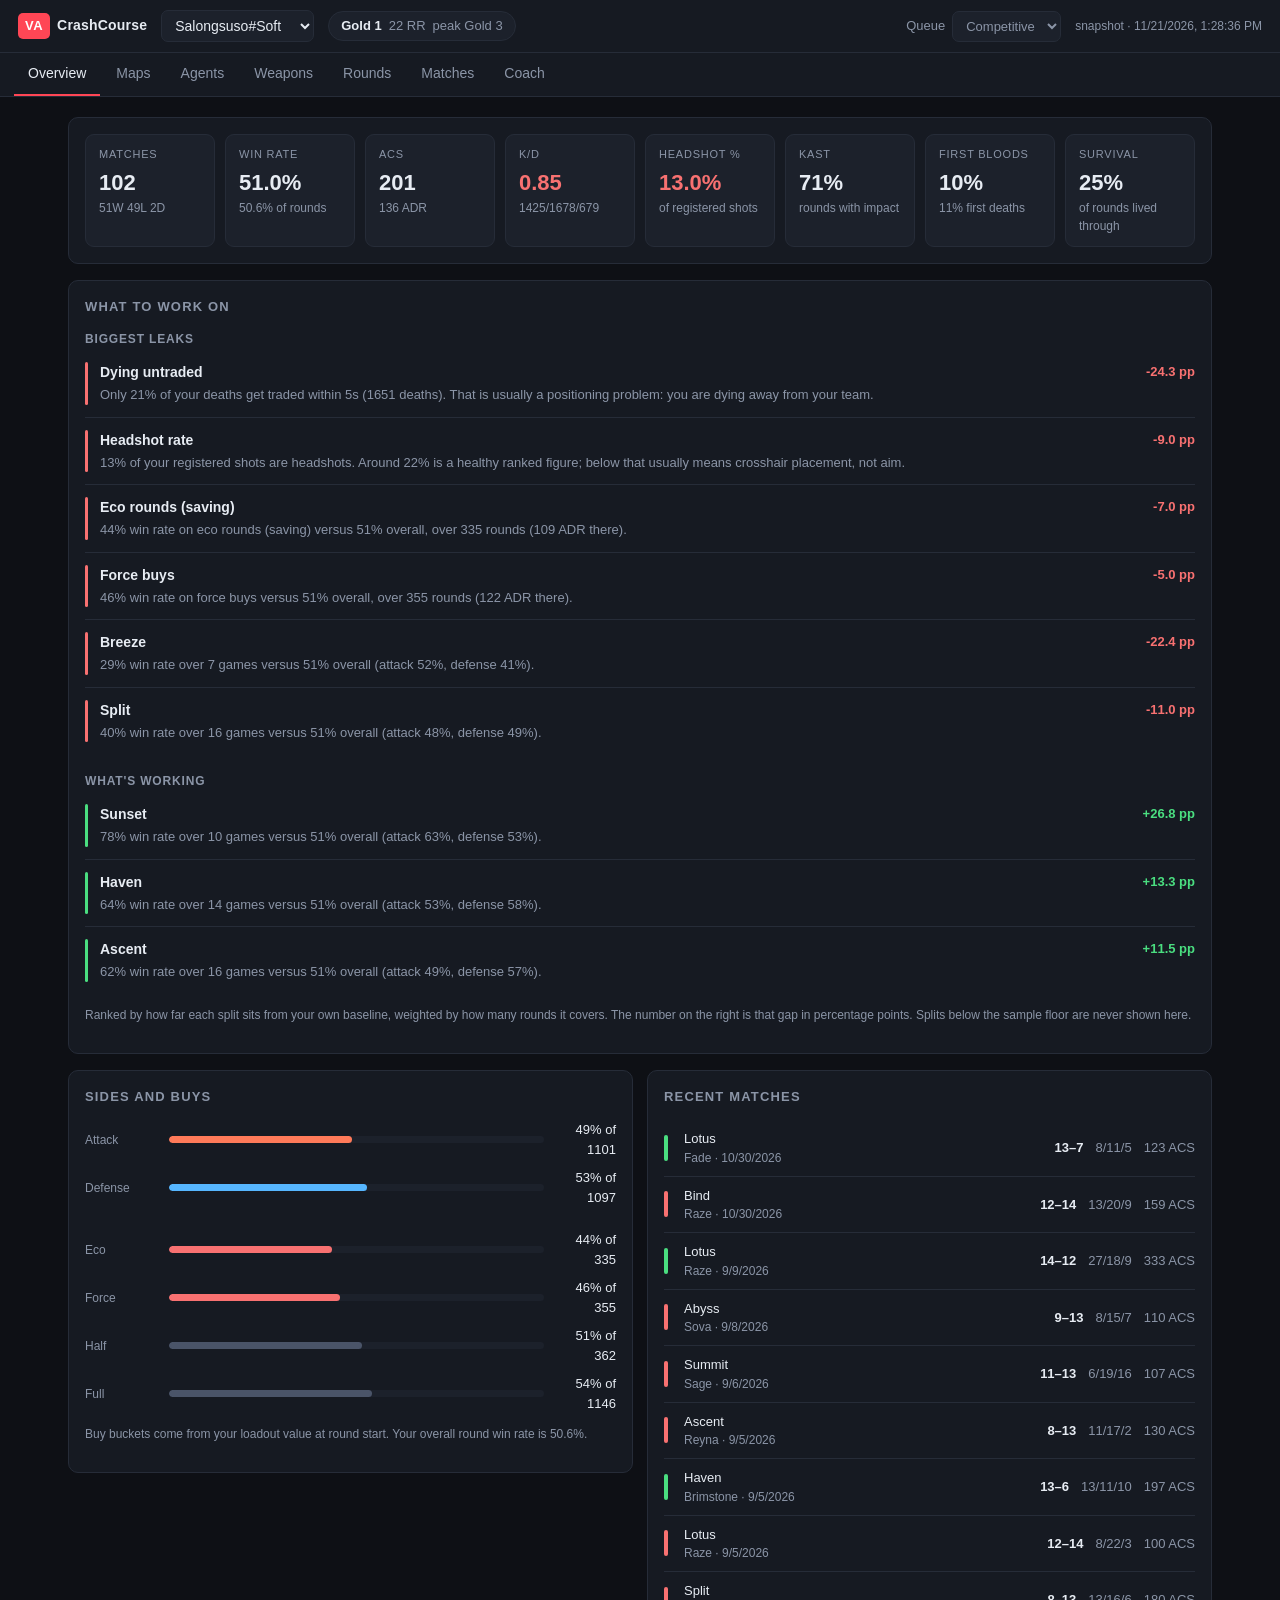
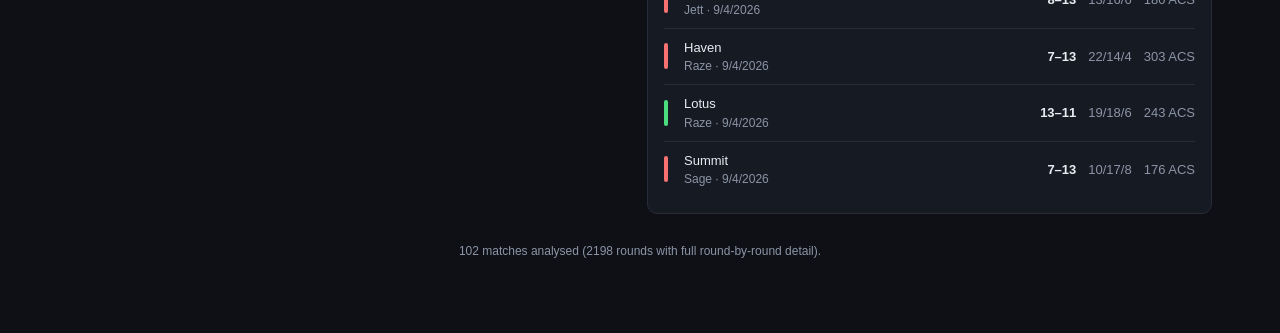
==== commit 09d40db8: "Stats snapshot 2026-11-21T13:28Z" ====
--- a/index.html
+++ b/index.html
@@ -69,7 +69,7 @@
   </div>
 </div>
 
-<script src="data.js?v=1794658320"></script>
+<script src="data.js?v=1795267716"></script>
 <script type="module" src="app.js"></script>
 </body>
 </html>
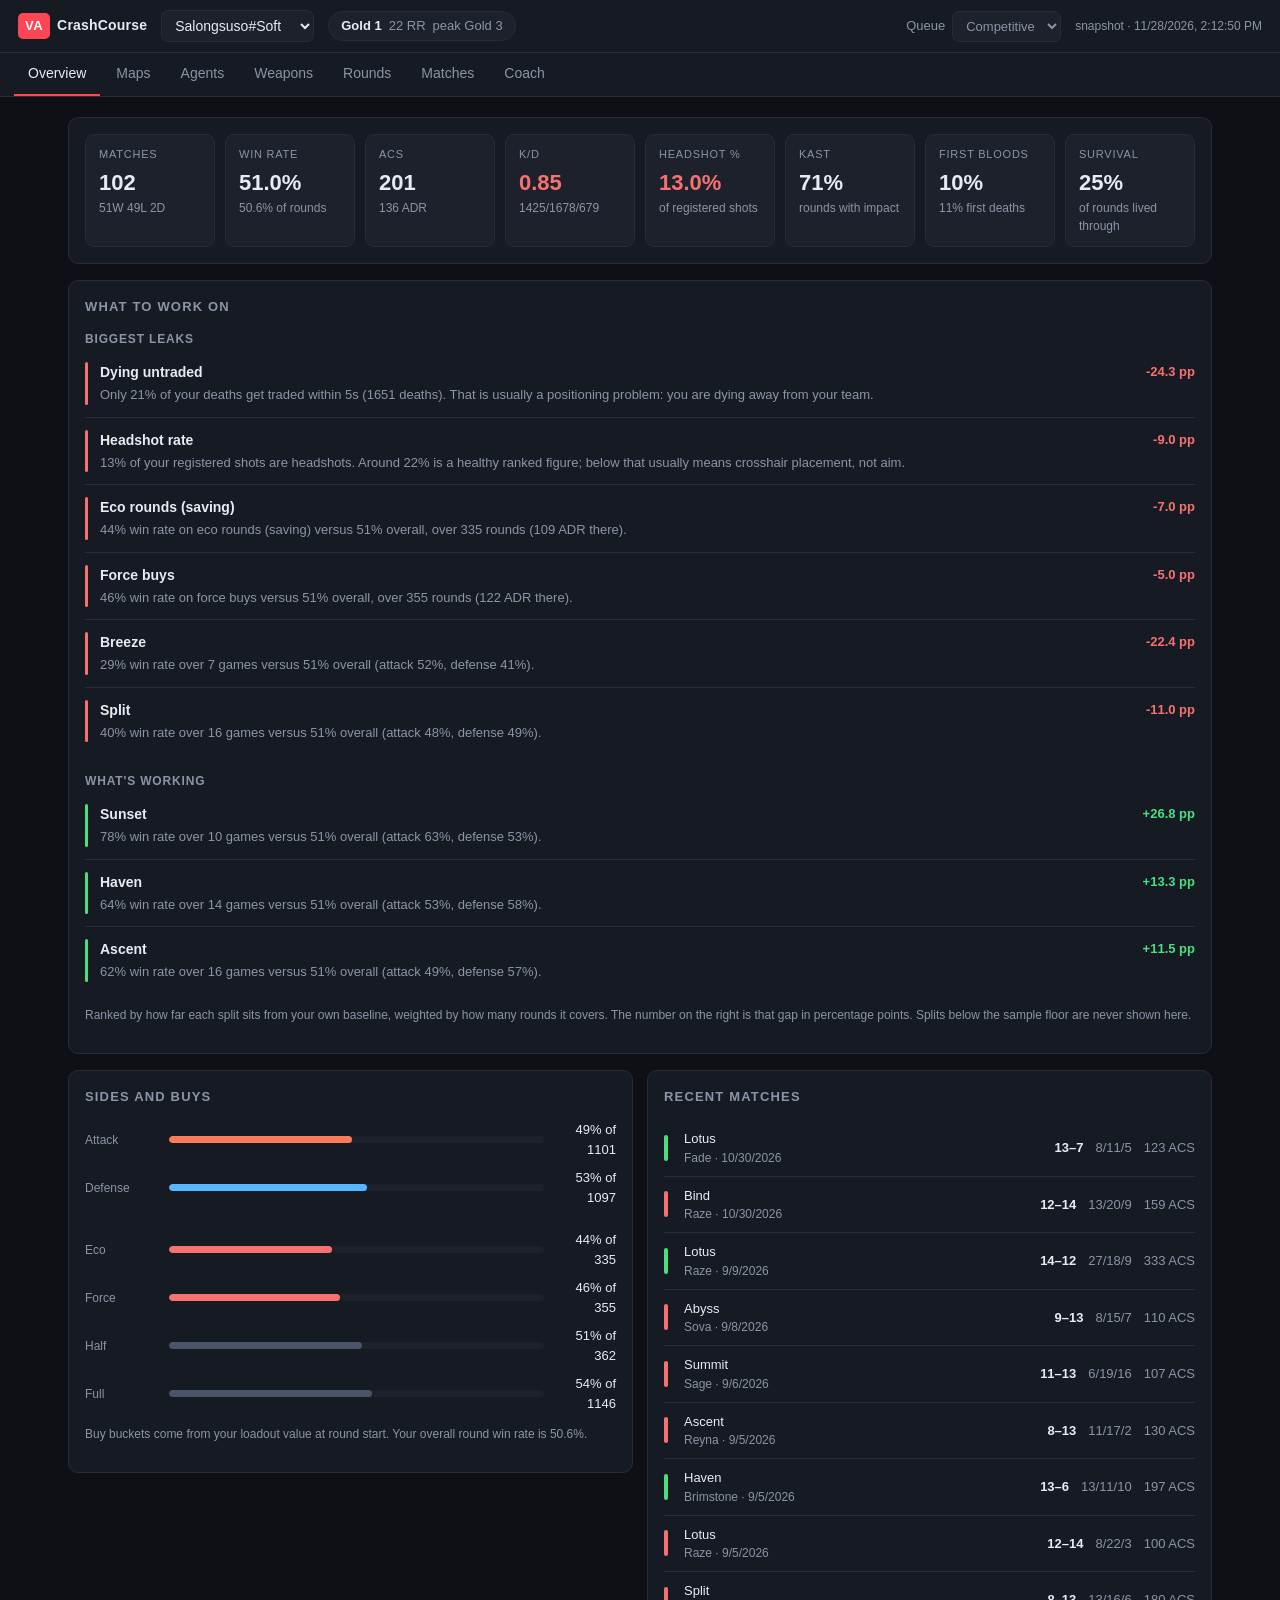
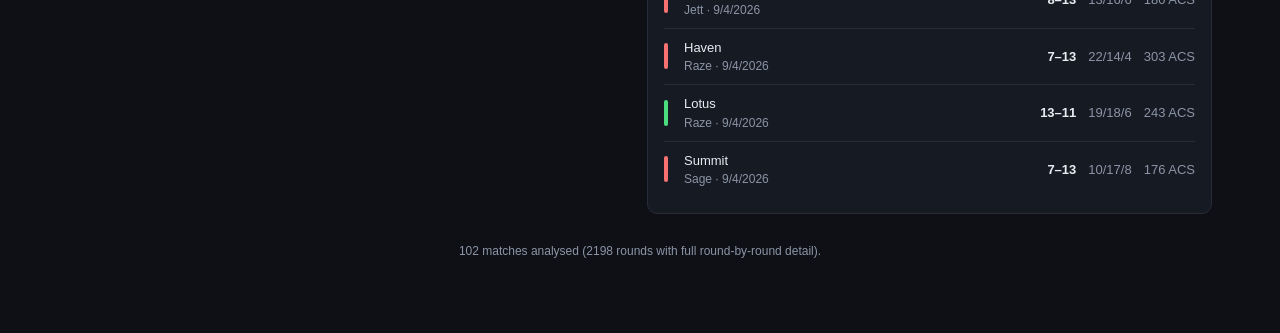
==== commit 9d398808: "Stats snapshot 2026-11-28T14:12Z" ====
--- a/index.html
+++ b/index.html
@@ -69,7 +69,7 @@
   </div>
 </div>
 
-<script src="data.js?v=1795267716"></script>
+<script src="data.js?v=1795875170"></script>
 <script type="module" src="app.js"></script>
 </body>
 </html>
